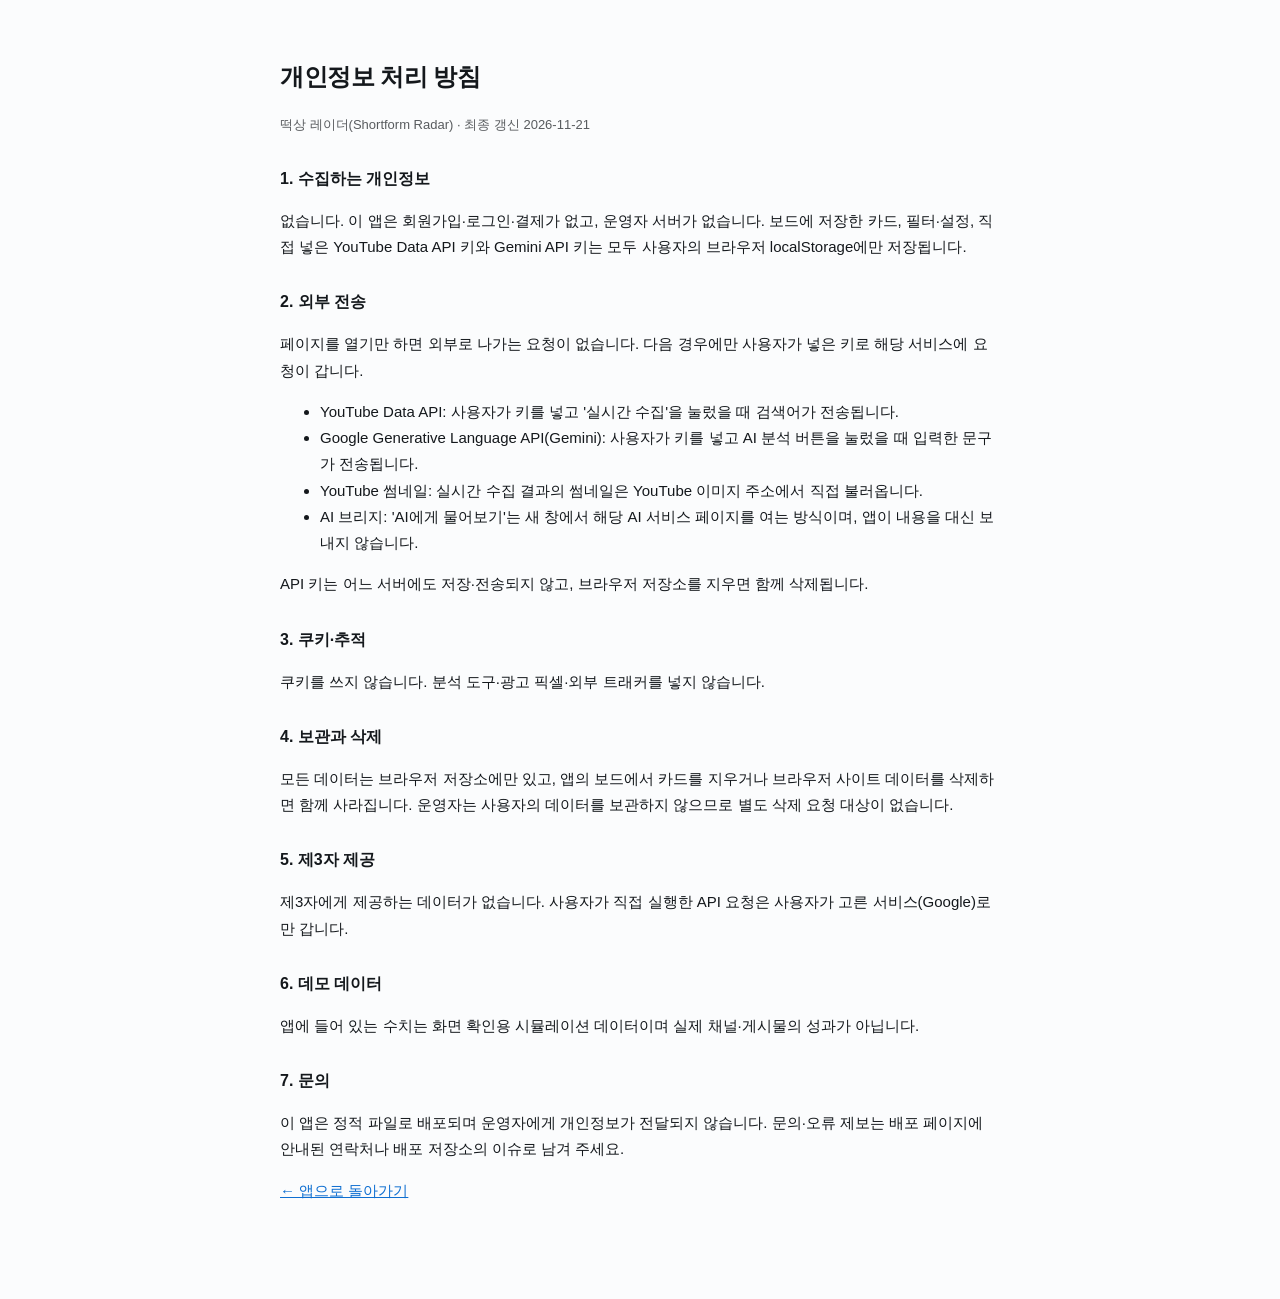
==== privacy.html @ 583144c7 "Deploy Shortform Radar v1.2 (8-trigger copy psychology, AI bridge, privacy page, SVG id fix)" ====
<!DOCTYPE html>
<html lang="ko">
<head>
<meta charset="utf-8" />
<meta name="viewport" content="width=device-width, initial-scale=1" />
<link rel="icon" href="favicon.svg" />
<title>개인정보 처리 방침 — 떡상 레이더</title>
<meta name="description" content="떡상 레이더는 서버 없이 브라우저에서만 동작하는 정적 앱입니다. 수집하는 개인정보가 없고, API 키는 브라우저에만 저장됩니다." />
<style>
  :root { color-scheme: light dark; }
  body { max-width: 720px; margin: 0 auto; padding: 40px 20px 80px; font: 15px/1.75 -apple-system, BlinkMacSystemFont, 'Apple SD Gothic Neo', 'Malgun Gothic', sans-serif; color: #14181c; background: #fbfcfd; }
  @media (prefers-color-scheme: dark) { body { color: #e9edf1; background: #0b0e11; } a { color: #7cc4ff; } }
  h1 { font-size: 24px; letter-spacing: -.02em; }
  h2 { font-size: 16px; margin-top: 28px; }
  .muted { opacity: .7; font-size: 13px; }
  a { color: #0f6fd1; }
</style>
</head>
<body>
<h1>개인정보 처리 방침</h1>
<p class="muted">떡상 레이더(Shortform Radar) · 최종 갱신 2026-11-21</p>

<h2>1. 수집하는 개인정보</h2>
<p>없습니다. 이 앱은 회원가입·로그인·결제가 없고, 운영자 서버가 없습니다. 보드에 저장한 카드, 필터·설정, 직접 넣은 YouTube Data API 키와 Gemini API 키는 모두 사용자의 브라우저 localStorage에만 저장됩니다.</p>

<h2>2. 외부 전송</h2>
<p>페이지를 열기만 하면 외부로 나가는 요청이 없습니다. 다음 경우에만 사용자가 넣은 키로 해당 서비스에 요청이 갑니다.</p>
<ul>
  <li>YouTube Data API: 사용자가 키를 넣고 '실시간 수집'을 눌렀을 때 검색어가 전송됩니다.</li>
  <li>Google Generative Language API(Gemini): 사용자가 키를 넣고 AI 분석 버튼을 눌렀을 때 입력한 문구가 전송됩니다.</li>
  <li>YouTube 썸네일: 실시간 수집 결과의 썸네일은 YouTube 이미지 주소에서 직접 불러옵니다.</li>
  <li>AI 브리지: 'AI에게 물어보기'는 새 창에서 해당 AI 서비스 페이지를 여는 방식이며, 앱이 내용을 대신 보내지 않습니다.</li>
</ul>
<p>API 키는 어느 서버에도 저장·전송되지 않고, 브라우저 저장소를 지우면 함께 삭제됩니다.</p>

<h2>3. 쿠키·추적</h2>
<p>쿠키를 쓰지 않습니다. 분석 도구·광고 픽셀·외부 트래커를 넣지 않습니다.</p>

<h2>4. 보관과 삭제</h2>
<p>모든 데이터는 브라우저 저장소에만 있고, 앱의 보드에서 카드를 지우거나 브라우저 사이트 데이터를 삭제하면 함께 사라집니다. 운영자는 사용자의 데이터를 보관하지 않으므로 별도 삭제 요청 대상이 없습니다.</p>

<h2>5. 제3자 제공</h2>
<p>제3자에게 제공하는 데이터가 없습니다. 사용자가 직접 실행한 API 요청은 사용자가 고른 서비스(Google)로만 갑니다.</p>

<h2>6. 데모 데이터</h2>
<p>앱에 들어 있는 수치는 화면 확인용 시뮬레이션 데이터이며 실제 채널·게시물의 성과가 아닙니다.</p>

<h2>7. 문의</h2>
<p>이 앱은 정적 파일로 배포되며 운영자에게 개인정보가 전달되지 않습니다. 문의·오류 제보는 배포 페이지에 안내된 연락처나 배포 저장소의 이슈로 남겨 주세요.</p>

<p><a href="./">← 앱으로 돌아가기</a></p>
</body>
</html>
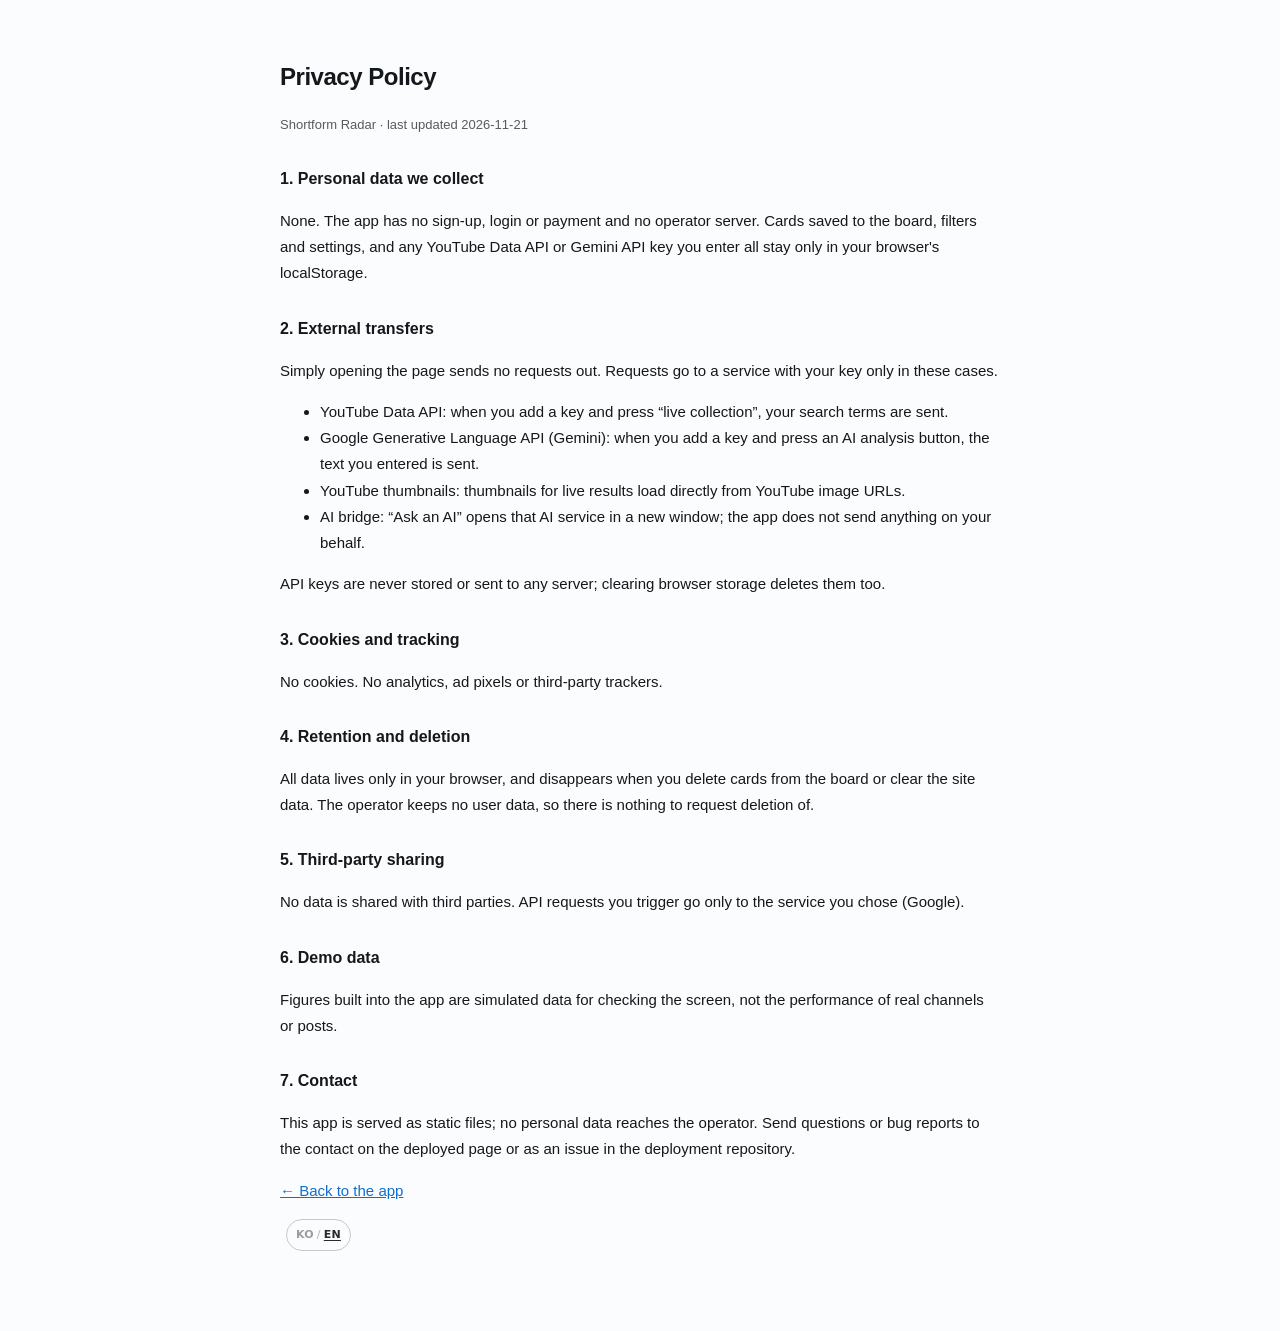
==== commit ef80a7fe: "feat(i18n): 한/영 자동 감지 + KO/EN 토글, 전체 UI·데모·개인정보 페이지 영문 번역" ====
--- a/privacy.html
+++ b/privacy.html
@@ -49,5 +49,6 @@
 <p>이 앱은 정적 파일로 배포되며 운영자에게 개인정보가 전달되지 않습니다. 문의·오류 제보는 배포 페이지에 안내된 연락처나 배포 저장소의 이슈로 남겨 주세요.</p>
 
 <p><a href="./">← 앱으로 돌아가기</a></p>
+<script src="i18n.js"></script>
 </body>
 </html>
